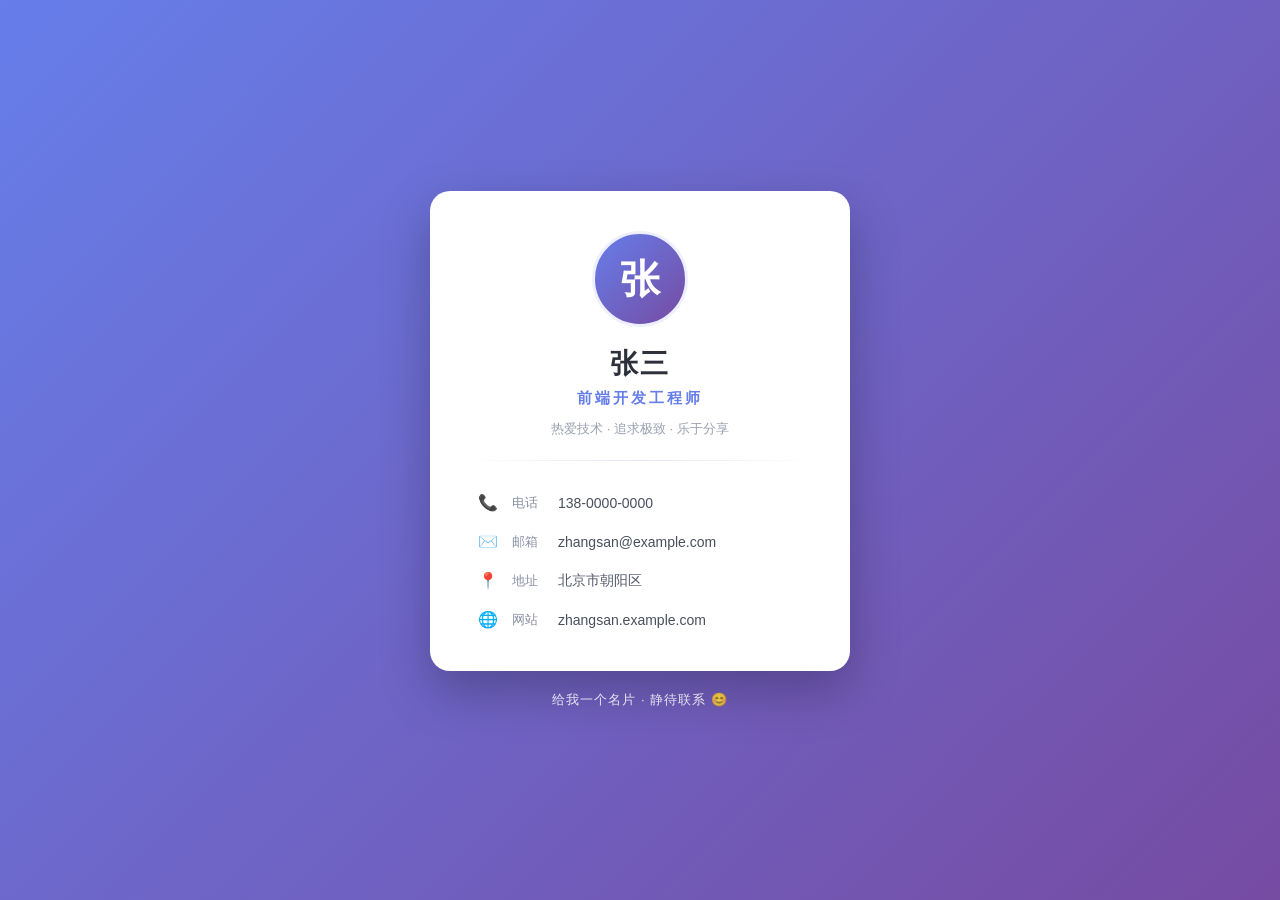
==== docs/index.html @ 0e8f7993 "更改文件位置" ====
<!DOCTYPE html>
<html lang="zh-CN">
<head>
  <meta charset="UTF-8">
  <meta name="viewport" content="width=device-width, initial-scale=1.0">
  <title>个人名片</title>
  <link rel="stylesheet" href="style.css">
</head>
<body>
  <main class="card">
    <!-- 头像区 -->
    <div class="avatar">
      <span class="avatar-initial">张</span>
    </div>

    <!-- 姓名与职位 -->
    <h1 class="name">张三</h1>
    <p class="title">前端开发工程师</p>

    <!-- 一句话简介 -->
    <p class="tagline">热爱技术 · 追求极致 · 乐于分享</p>

    <hr class="divider">

    <!-- 联系方式 -->
    <ul class="contact">
      <li>
        <span class="icon">📞</span>
        <span class="label">电话</span>
        <a href="tel:13800000000">138-0000-0000</a>
      </li>
      <li>
        <span class="icon">✉️</span>
        <span class="label">邮箱</span>
        <a href="mailto:zhangsan@example.com">zhangsan@example.com</a>
      </li>
      <li>
        <span class="icon">📍</span>
        <span class="label">地址</span>
        <span>北京市朝阳区</span>
      </li>
      <li>
        <span class="icon">🌐</span>
        <span class="label">网站</span>
        <a href="https://zhangsan.example.com" target="_blank" rel="noopener">zhangsan.example.com</a>
      </li>
    </ul>
  </main>

  <footer class="footer">给我一个名片 · 静待联系 😊</footer>
</body>
</html>
---- docs/style.css ----
/* ===== 全局设置 ===== */
* {
  margin: 0;
  padding: 0;
  box-sizing: border-box;
}

body {
  min-height: 100vh;
  display: flex;
  flex-direction: column;
  align-items: center;
  justify-content: center;
  font-family: "Microsoft YaHei", "PingFang SC", "Segoe UI", Arial, sans-serif;
  background: linear-gradient(135deg, #667eea 0%, #764ba2 100%);
  padding: 24px;
}

/* ===== 名片卡片 ===== */
.card {
  width: 100%;
  max-width: 420px;
  background: #ffffff;
  border-radius: 20px;
  padding: 40px 36px 32px;
  text-align: center;
  box-shadow: 0 20px 50px rgba(0, 0, 0, 0.25);
  transition: transform 0.3s ease, box-shadow 0.3s ease;
}

.card:hover {
  transform: translateY(-6px);
  box-shadow: 0 28px 60px rgba(0, 0, 0, 0.32);
}

/* ===== 头像 ===== */
.avatar {
  width: 96px;
  height: 96px;
  margin: 0 auto 18px;
  border-radius: 50%;
  background: linear-gradient(135deg, #667eea, #764ba2);
  display: flex;
  align-items: center;
  justify-content: center;
  border: 3px solid #eef0ff;
}

.avatar-initial {
  color: #ffffff;
  font-size: 40px;
  font-weight: 700;
}

/* ===== 姓名与职位 ===== */
.name {
  font-size: 28px;
  font-weight: 700;
  color: #2d2f3a;
  letter-spacing: 2px;
}

.title {
  margin-top: 6px;
  font-size: 15px;
  color: #667eea;
  font-weight: 600;
  letter-spacing: 3px;
}

/* ===== 简介 ===== */
.tagline {
  margin-top: 12px;
  font-size: 13px;
  color: #9aa0b0;
}

/* ===== 分割线 ===== */
.divider {
  border: none;
  height: 1px;
  background: linear-gradient(to right, transparent, #e3e5ee, transparent);
  margin: 22px 0;
}

/* ===== 联系方式 ===== */
.contact {
  list-style: none;
}

.contact li {
  display: flex;
  align-items: center;
  gap: 10px;
  padding: 10px 8px;
  border-radius: 10px;
  font-size: 14px;
  color: #555a6b;
  transition: background-color 0.2s ease;
}

.contact li:hover {
  background-color: #f6f7ff;
}

.contact .icon {
  width: 28px;
  font-size: 16px;
  text-align: center;
}

.contact .label {
  width: 36px;
  color: #8b90a2;
  font-size: 13px;
  text-align: left;
}

.contact a {
  color: #4a4f5e;
  text-decoration: none;
}

.contact a:hover {
  color: #667eea;
  text-decoration: underline;
}

/* ===== 页脚 ===== */
.footer {
  margin-top: 20px;
  font-size: 13px;
  color: rgba(255, 255, 255, 0.85);
  letter-spacing: 1px;
}

/* ===== 小屏适配 ===== */
@media (max-width: 480px) {
  .card {
    padding: 30px 22px 24px;
  }
}
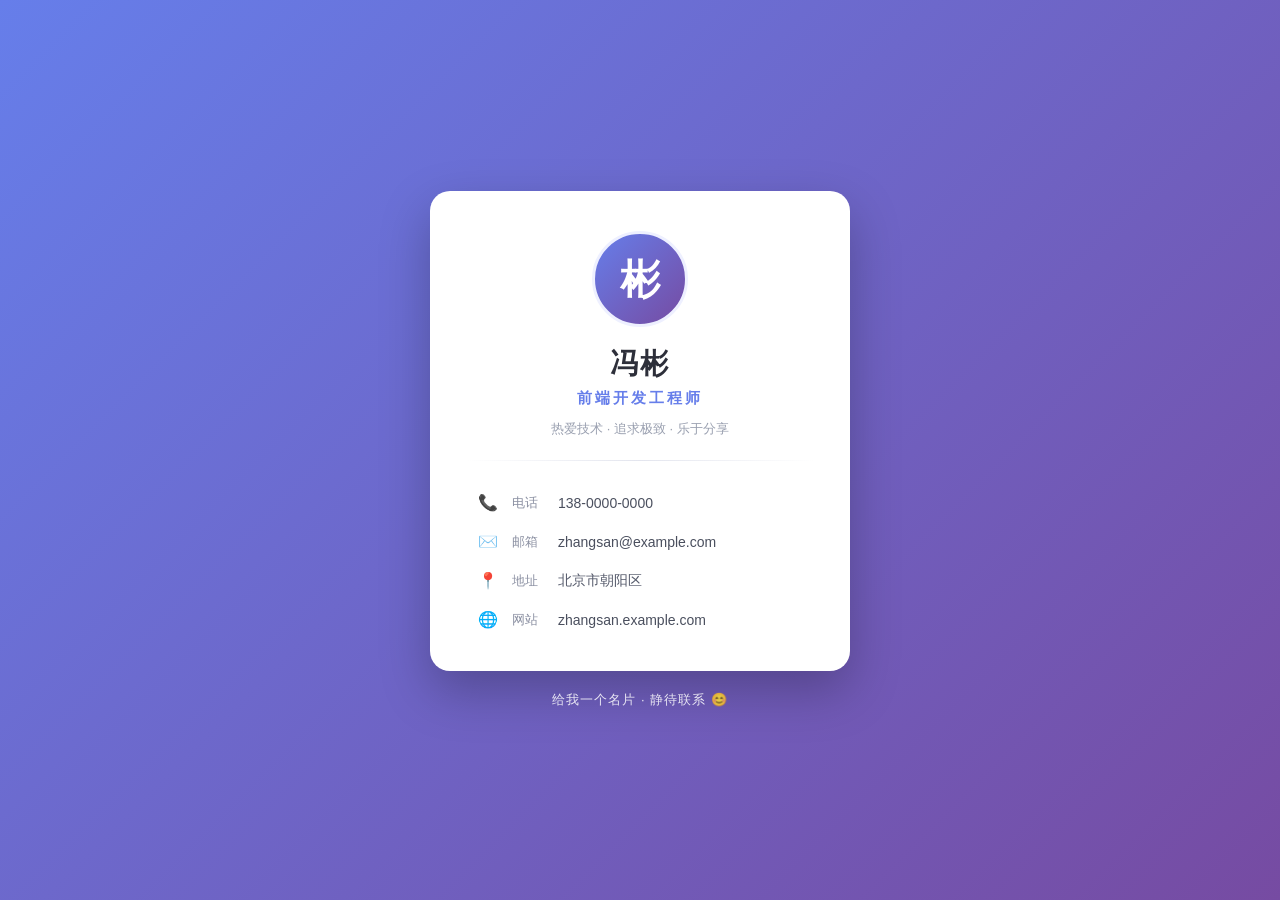
==== commit 7ad792a3: "个人信息" ====
--- a/docs/index.html
+++ b/docs/index.html
@@ -10,11 +10,11 @@
   <main class="card">
     <!-- 头像区 -->
     <div class="avatar">
-      <span class="avatar-initial">张</span>
+      <span class="avatar-initial">彬</span>
     </div>
 
     <!-- 姓名与职位 -->
-    <h1 class="name">张三</h1>
+    <h1 class="name">冯彬</h1>
     <p class="title">前端开发工程师</p>
 
     <!-- 一句话简介 -->
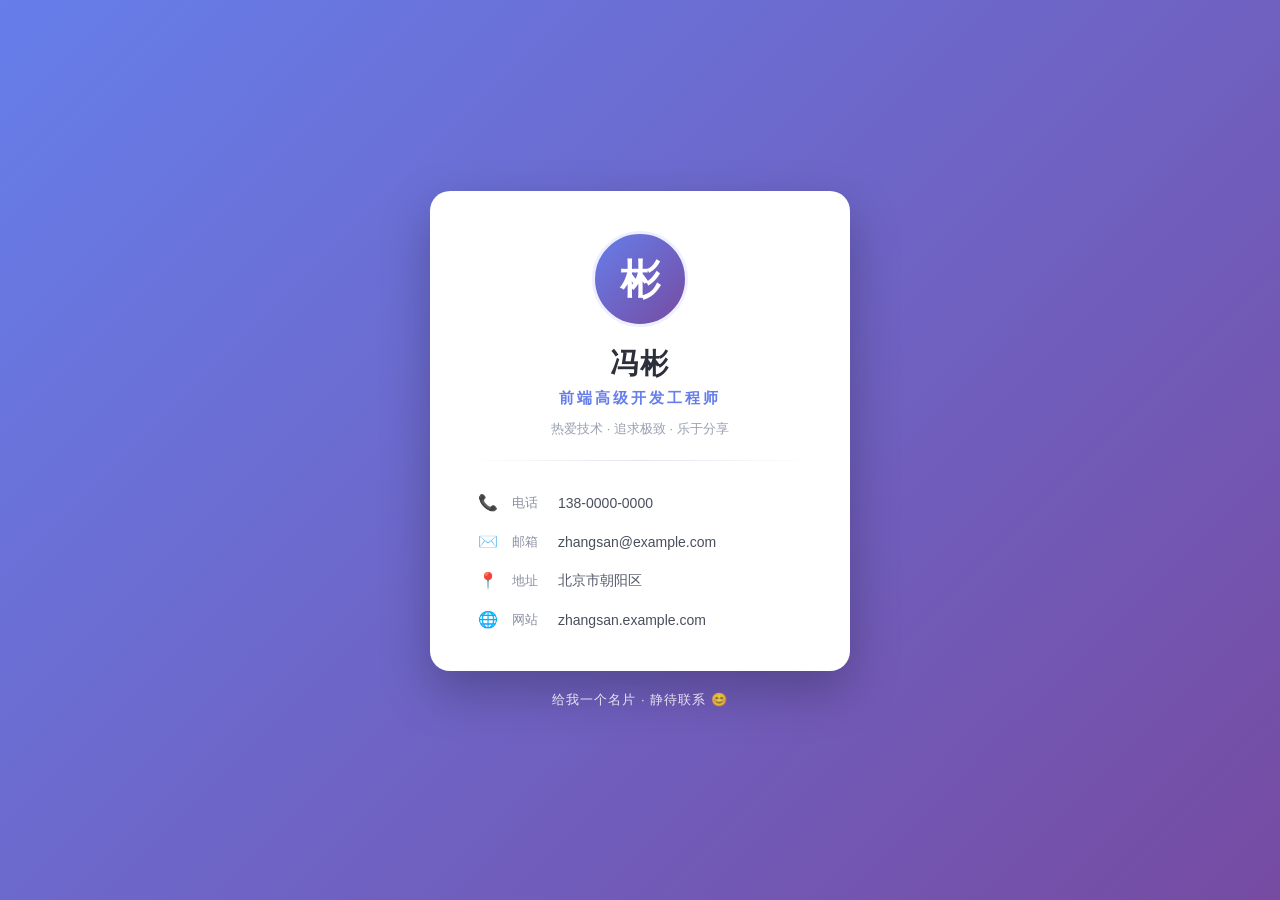
==== commit b701aa74: "修改名片名字" ====
--- a/docs/index.html
+++ b/docs/index.html
@@ -15,7 +15,7 @@
 
     <!-- 姓名与职位 -->
     <h1 class="name">冯彬</h1>
-    <p class="title">前端开发工程师</p>
+    <p class="title">前端高级开发工程师</p>
 
     <!-- 一句话简介 -->
     <p class="tagline">热爱技术 · 追求极致 · 乐于分享</p>
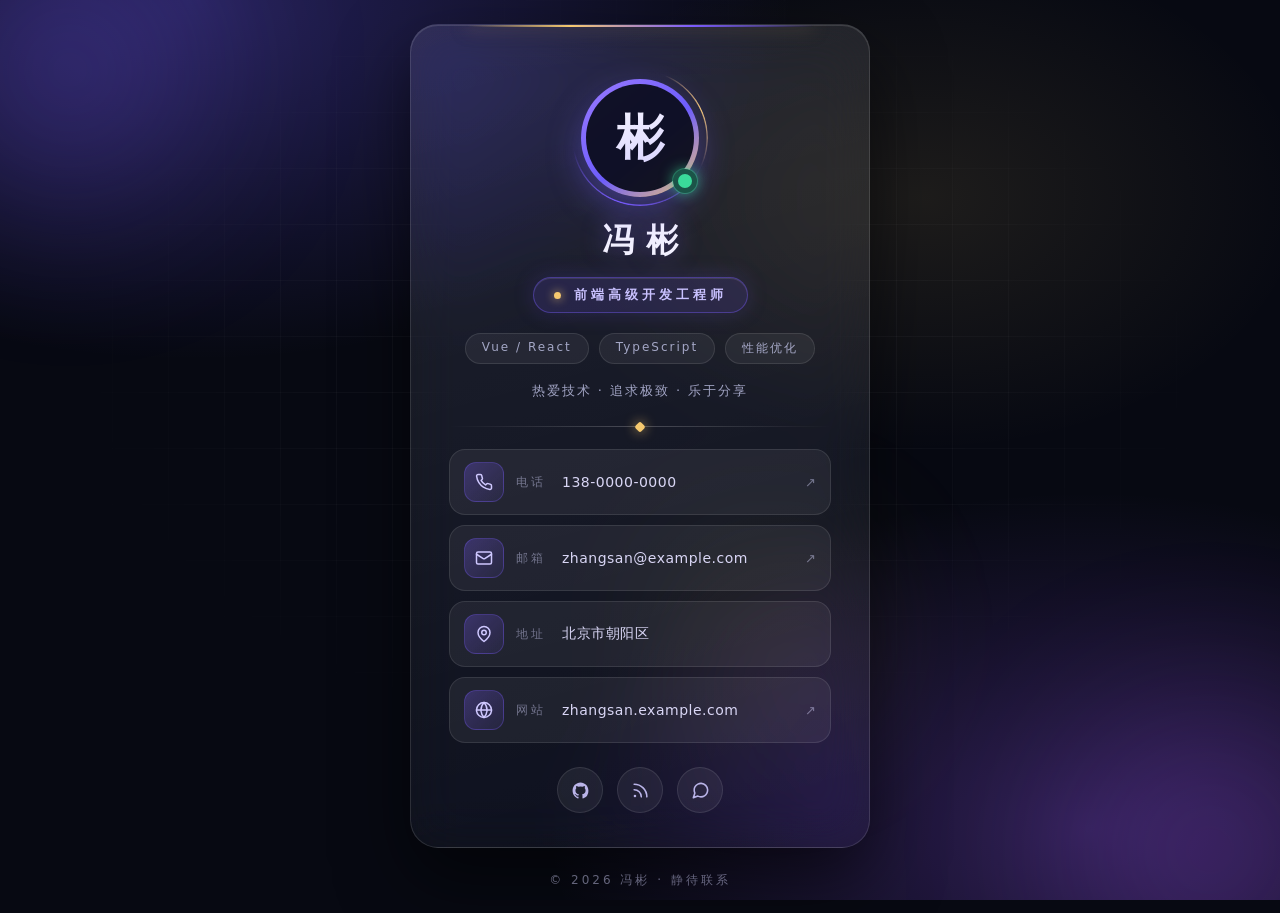
==== commit 089c1e17: "个人名片样式修改" ====
--- a/docs/index.html
+++ b/docs/index.html
@@ -3,50 +3,98 @@
 <head>
   <meta charset="UTF-8">
   <meta name="viewport" content="width=device-width, initial-scale=1.0">
-  <title>个人名片</title>
+  <title>个人名片 · 冯彬</title>
   <link rel="stylesheet" href="style.css">
 </head>
 <body>
+  <!-- 背景装饰层 -->
+  <div class="bg" aria-hidden="true">
+    <div class="orb orb--1"></div>
+    <div class="orb orb--2"></div>
+    <div class="orb orb--3"></div>
+    <div class="grid-overlay"></div>
+  </div>
+
   <main class="card">
+    <span class="card-line" aria-hidden="true"></span>
+
     <!-- 头像区 -->
-    <div class="avatar">
-      <span class="avatar-initial">彬</span>
+    <div class="avatar-wrap">
+      <span class="avatar-ring" aria-hidden="true"></span>
+      <div class="avatar">
+        <span class="avatar-initial">彬</span>
+      </div>
+      <span class="status-dot" aria-hidden="true"></span>
     </div>
 
     <!-- 姓名与职位 -->
     <h1 class="name">冯彬</h1>
-    <p class="title">前端高级开发工程师</p>
+    <p class="title">
+      <span class="title-dot" aria-hidden="true"></span>
+      <span>前端高级开发工程师</span>
+    </p>
+
+    <!-- 技能标签 -->
+    <ul class="tags">
+      <li>Vue / React</li>
+      <li>TypeScript</li>
+      <li>性能优化</li>
+    </ul>
 
     <!-- 一句话简介 -->
     <p class="tagline">热爱技术 · 追求极致 · 乐于分享</p>
 
-    <hr class="divider">
+    <div class="divider" aria-hidden="true"></div>
 
     <!-- 联系方式 -->
     <ul class="contact">
       <li>
-        <span class="icon">📞</span>
+        <span class="icon">
+          <svg viewBox="0 0 24 24" fill="none" stroke="currentColor" stroke-width="2" stroke-linecap="round" stroke-linejoin="round"><path d="M22 16.92v3a2 2 0 0 1-2.18 2 19.79 19.79 0 0 1-8.63-3.07 19.5 19.5 0 0 1-6-6 19.79 19.79 0 0 1-3.07-8.67A2 2 0 0 1 4.11 2h3a2 2 0 0 1 2 1.72c.13.96.36 1.9.7 2.81a2 2 0 0 1-.45 2.11L8.09 9.91a16 16 0 0 0 6 6l1.27-1.27a2 2 0 0 1 2.11-.45c.91.34 1.85.57 2.81.7A2 2 0 0 1 22 16.92z"/></svg>
+        </span>
         <span class="label">电话</span>
         <a href="tel:13800000000">138-0000-0000</a>
+        <span class="arrow">↗</span>
       </li>
       <li>
-        <span class="icon">✉️</span>
+        <span class="icon">
+          <svg viewBox="0 0 24 24" fill="none" stroke="currentColor" stroke-width="2" stroke-linecap="round" stroke-linejoin="round"><rect x="2" y="4" width="20" height="16" rx="2"/><path d="m22 7-8.97 5.7a1.94 1.94 0 0 1-2.06 0L2 7"/></svg>
+        </span>
         <span class="label">邮箱</span>
         <a href="mailto:zhangsan@example.com">zhangsan@example.com</a>
+        <span class="arrow">↗</span>
       </li>
       <li>
-        <span class="icon">📍</span>
+        <span class="icon">
+          <svg viewBox="0 0 24 24" fill="none" stroke="currentColor" stroke-width="2" stroke-linecap="round" stroke-linejoin="round"><path d="M20 10c0 6-8 12-8 12s-8-6-8-12a8 8 0 0 1 16 0Z"/><circle cx="12" cy="10" r="3"/></svg>
+        </span>
         <span class="label">地址</span>
-        <span>北京市朝阳区</span>
+        <span class="value">北京市朝阳区</span>
       </li>
       <li>
-        <span class="icon">🌐</span>
+        <span class="icon">
+          <svg viewBox="0 0 24 24" fill="none" stroke="currentColor" stroke-width="2" stroke-linecap="round" stroke-linejoin="round"><circle cx="12" cy="12" r="10"/><path d="M12 2a14.5 14.5 0 0 0 0 20 14.5 14.5 0 0 0 0-20"/><path d="M2 12h20"/></svg>
+        </span>
         <span class="label">网站</span>
         <a href="https://zhangsan.example.com" target="_blank" rel="noopener">zhangsan.example.com</a>
+        <span class="arrow">↗</span>
       </li>
     </ul>
+
+    <!-- 社交入口 -->
+    <div class="socials">
+      <a class="social" href="https://github.com" target="_blank" rel="noopener" title="GitHub" aria-label="GitHub">
+        <svg viewBox="0 0 24 24" fill="currentColor"><path d="M12 2C6.48 2 2 6.58 2 12.25c0 4.53 2.87 8.37 6.84 9.72.5.1.68-.22.68-.49 0-.24-.01-.87-.01-1.7-2.78.62-3.37-1.37-3.37-1.37-.45-1.18-1.11-1.5-1.11-1.5-.91-.64.07-.62.07-.62 1 .07 1.53 1.06 1.53 1.06.9 1.57 2.35 1.12 2.92.85.09-.66.35-1.12.64-1.37-2.22-.26-4.56-1.14-4.56-5.07 0-1.12.39-2.03 1.03-2.75-.1-.26-.45-1.3.1-2.7 0 0 .84-.28 2.75 1.05a9.36 9.36 0 0 1 5 0c1.91-1.33 2.75-1.05 2.75-1.05.55 1.4.2 2.44.1 2.7.64.72 1.03 1.63 1.03 2.75 0 3.94-2.34 4.8-4.57 5.06.36.32.68.94.68 1.9 0 1.37-.01 2.47-.01 2.81 0 .27.18.6.69.49A10.03 10.03 0 0 0 22 12.25C22 6.58 17.52 2 12 2z"/></svg>
+      </a>
+      <a class="social" href="https://juejin.cn" target="_blank" rel="noopener" title="掘金" aria-label="掘金">
+        <svg viewBox="0 0 24 24" fill="none" stroke="currentColor" stroke-width="2" stroke-linecap="round" stroke-linejoin="round"><path d="M4 11a9 9 0 0 1 9 9"/><path d="M4 4a16 16 0 0 1 16 16"/><circle cx="5" cy="19" r="1.6" fill="currentColor" stroke="none"/></svg>
+      </a>
+      <a class="social" href="#" title="微信" aria-label="微信">
+        <svg viewBox="0 0 24 24" fill="none" stroke="currentColor" stroke-width="2" stroke-linecap="round" stroke-linejoin="round"><path d="M21 11.5a8.38 8.38 0 0 1-.9 3.8 8.5 8.5 0 0 1-7.6 4.7 8.38 8.38 0 0 1-3.8-.9L3 21l1.9-5.7a8.38 8.38 0 0 1-.9-3.8 8.5 8.5 0 0 1 4.7-7.6 8.38 8.38 0 0 1 3.8-.9h.5a8.48 8.48 0 0 1 8 8v.5z"/></svg>
+      </a>
+    </div>
   </main>
 
-  <footer class="footer">给我一个名片 · 静待联系 😊</footer>
+  <footer class="footer">© 2026 冯彬 · 静待联系</footer>
 </body>
 </html>
--- a/docs/style.css
+++ b/docs/style.css
@@ -1,8 +1,22 @@
-/* ===== 全局设置 ===== */
+/* ==========================================
+   个人名片 · 高级玻璃拟态风格
+   ========================================== */
+
+/* ---------- 全局 ---------- */
 * {
   margin: 0;
   padding: 0;
   box-sizing: border-box;
+}
+
+:root {
+  --accent: #7c5cff;
+  --gold: #f6c96f;
+  --text: #f2f0ff;
+  --muted: rgba(214, 216, 255, 0.72);
+  --faint: rgba(214, 216, 255, 0.45);
+  --line: rgba(255, 255, 255, 0.1);
+  --glass: rgba(255, 255, 255, 0.06);
 }
 
 body {
@@ -11,132 +25,492 @@
   flex-direction: column;
   align-items: center;
   justify-content: center;
-  font-family: "Microsoft YaHei", "PingFang SC", "Segoe UI", Arial, sans-serif;
-  background: linear-gradient(135deg, #667eea 0%, #764ba2 100%);
-  padding: 24px;
-}
-
-/* ===== 名片卡片 ===== */
+  padding: 24px 16px;
+  overflow-x: hidden;
+  font-family: "Microsoft YaHei", "PingFang SC", "Segoe UI", system-ui, Arial, sans-serif;
+  color: var(--text);
+  background:
+    radial-gradient(1000px 600px at 15% 0%, rgba(108, 90, 255, 0.3), transparent 60%),
+    radial-gradient(900px 560px at 85% 92%, rgba(150, 90, 255, 0.26), transparent 60%),
+    radial-gradient(700px 460px at 72% 22%, rgba(232, 201, 111, 0.1), transparent 55%),
+    #070912;
+  background-attachment: fixed;
+}
+
+/* ---------- 背景装饰层 ---------- */
+.bg {
+  position: fixed;
+  inset: 0;
+  z-index: -1;
+  overflow: hidden;
+  pointer-events: none;
+}
+
+.orb {
+  position: absolute;
+  border-radius: 50%;
+  filter: blur(80px);
+  opacity: 0.5;
+  animation: orb-a 16s ease-in-out infinite alternate;
+}
+
+.orb--1 {
+  width: 380px;
+  height: 380px;
+  top: -120px;
+  left: -120px;
+  background: radial-gradient(circle, rgba(124, 92, 255, 0.75), transparent 70%);
+}
+
+.orb--2 {
+  width: 420px;
+  height: 420px;
+  right: -140px;
+  bottom: -160px;
+  background: radial-gradient(circle, rgba(168, 84, 255, 0.6), transparent 70%);
+  animation-name: orb-b;
+  animation-delay: -7s;
+}
+
+.orb--3 {
+  width: 260px;
+  height: 260px;
+  top: 56%;
+  left: 50%;
+  background: radial-gradient(circle, rgba(232, 201, 111, 0.38), transparent 70%);
+  animation-duration: 22s;
+  animation-delay: -11s;
+}
+
+.grid-overlay {
+  position: absolute;
+  inset: 0;
+  background-image:
+    linear-gradient(rgba(255, 255, 255, 0.04) 1px, transparent 1px),
+    linear-gradient(90deg, rgba(255, 255, 255, 0.04) 1px, transparent 1px);
+  background-size: 56px 56px;
+  -webkit-mask-image: radial-gradient(ellipse 60% 58% at 50% 40%, #000 28%, transparent 78%);
+  mask-image: radial-gradient(ellipse 60% 58% at 50% 40%, #000 28%, transparent 78%);
+}
+
+/* ---------- 名片卡片 ---------- */
 .card {
+  position: relative;
   width: 100%;
-  max-width: 420px;
-  background: #ffffff;
-  border-radius: 20px;
-  padding: 40px 36px 32px;
+  max-width: 460px;
+  padding: 46px 38px 34px;
   text-align: center;
-  box-shadow: 0 20px 50px rgba(0, 0, 0, 0.25);
-  transition: transform 0.3s ease, box-shadow 0.3s ease;
+  border-radius: 28px;
+  border: 1px solid rgba(255, 255, 255, 0.12);
+  background: linear-gradient(165deg, rgba(255, 255, 255, 0.1), rgba(255, 255, 255, 0.03));
+  -webkit-backdrop-filter: blur(26px) saturate(160%);
+  backdrop-filter: blur(26px) saturate(160%);
+  box-shadow: 0 30px 70px rgba(0, 0, 0, 0.55), inset 0 1px 0 rgba(255, 255, 255, 0.12);
+  overflow: hidden;
+  animation: card-in 0.9s cubic-bezier(0.2, 0.8, 0.2, 1) both;
+  transition: transform 0.4s cubic-bezier(0.2, 0.8, 0.2, 1), box-shadow 0.4s ease;
 }
 
 .card:hover {
-  transform: translateY(-6px);
-  box-shadow: 0 28px 60px rgba(0, 0, 0, 0.32);
-}
-
-/* ===== 头像 ===== */
+  transform: translateY(-8px);
+  box-shadow:
+    0 40px 90px rgba(0, 0, 0, 0.65),
+    0 0 46px rgba(124, 92, 255, 0.25),
+    inset 0 1px 0 rgba(255, 255, 255, 0.15);
+}
+
+/* 顶部金紫高级光带 */
+.card-line {
+  position: absolute;
+  top: 0;
+  left: 12%;
+  right: 12%;
+  height: 2px;
+  border-radius: 0 0 6px 6px;
+  background: linear-gradient(90deg, transparent, var(--gold) 30%, var(--accent) 65%, transparent);
+  box-shadow: 0 0 18px rgba(246, 201, 111, 0.5);
+}
+/* ---------- 头像 ---------- */
+.avatar-wrap {
+  position: relative;
+  margin: 8px auto 22px;
+  width: 118px;
+  height: 118px;
+}
+
+/* 旋转渐变光环 */
+.avatar-ring {
+  position: absolute;
+  inset: -9px;
+  border-radius: 50%;
+  background: conic-gradient(from 0deg, transparent 6%, var(--gold) 18%, transparent 32%, var(--accent) 55%, transparent 72%);
+  -webkit-mask: radial-gradient(farthest-side, transparent calc(100% - 2px), #000 calc(100% - 1px));
+  mask: radial-gradient(farthest-side, transparent calc(100% - 2px), #000 calc(100% - 1px));
+  animation: ring-spin 7s linear infinite;
+  filter: drop-shadow(0 0 10px rgba(124, 92, 255, 0.55));
+}
+
 .avatar {
-  width: 96px;
-  height: 96px;
-  margin: 0 auto 18px;
-  border-radius: 50%;
-  background: linear-gradient(135deg, #667eea, #764ba2);
+  position: absolute;
+  inset: 0;
+  border-radius: 50%;
+  padding: 5px;
+  background: linear-gradient(140deg, #9b7bff, #6d5dfc 55%, var(--gold));
+  box-shadow: 0 14px 34px rgba(109, 93, 252, 0.4);
+}
+
+.avatar::before {
+  content: "";
+  position: absolute;
+  inset: 5px;
+  border-radius: 50%;
+  background: rgba(10, 12, 28, 0.95);
+}
+
+.avatar-initial {
+  position: relative;
+  z-index: 1;
   display: flex;
   align-items: center;
   justify-content: center;
-  border: 3px solid #eef0ff;
-}
-
-.avatar-initial {
+  height: 100%;
+  font-size: 48px;
+  font-weight: 700;
+  background: linear-gradient(160deg, #ffffff, #cdc6ff);
+  -webkit-background-clip: text;
+  background-clip: text;
+  color: transparent;
+}
+
+/* 在线状态小圆点 */
+.status-dot {
+  position: absolute;
+  right: 2px;
+  bottom: 4px;
+  width: 24px;
+  height: 24px;
+  border-radius: 50%;
+  background: #3ad99a;
+  border: 5px solid #0a0c1c;
+  box-shadow: 0 0 14px rgba(58, 217, 154, 0.7);
+}
+
+.status-dot::after {
+  content: "";
+  position: absolute;
+  inset: -6px;
+  border-radius: 50%;
+  background: rgba(58, 217, 154, 0.35);
+  animation: dot-pulse 2.2s ease-out infinite;
+}
+
+/* ---------- 姓名与职位 ---------- */
+.name {
+  font-size: 32px;
+  font-weight: 700;
+  letter-spacing: 12px;
+  text-indent: 12px;
+  color: var(--text);
+  text-shadow: 0 0 26px rgba(124, 92, 255, 0.45);
+}
+
+.title {
+  display: inline-flex;
+  align-items: center;
+  gap: 9px;
+  margin-top: 14px;
+  padding: 8px 20px;
+  font-size: 13px;
+  font-weight: 600;
+  letter-spacing: 4px;
+  text-indent: 4px;
+  color: #c9c1ff;
+  border-radius: 999px;
+  background: rgba(124, 92, 255, 0.14);
+  border: 1px solid rgba(124, 92, 255, 0.4);
+  box-shadow: inset 0 1px 0 rgba(255, 255, 255, 0.1), 0 0 22px rgba(124, 92, 255, 0.18);
+}
+
+.title-dot {
+  width: 7px;
+  height: 7px;
+  border-radius: 50%;
+  background: var(--gold);
+  box-shadow: 0 0 10px rgba(246, 201, 111, 0.9);
+  animation: blink 2s ease-in-out infinite;
+}
+
+/* ---------- 技能标签 ---------- */
+.tags {
+  list-style: none;
+  display: flex;
+  justify-content: center;
+  flex-wrap: wrap;
+  gap: 10px;
+  margin-top: 20px;
+}
+
+.tags li {
+  padding: 6px 16px;
+  font-size: 12px;
+  letter-spacing: 2px;
+  color: var(--muted);
+  border-radius: 999px;
+  background: var(--glass);
+  border: 1px solid var(--line);
+  transition: color 0.25s ease, border-color 0.25s ease, transform 0.25s ease, background 0.25s ease;
+}
+
+.tags li:hover {
   color: #ffffff;
-  font-size: 40px;
-  font-weight: 700;
-}
-
-/* ===== 姓名与职位 ===== */
-.name {
-  font-size: 28px;
-  font-weight: 700;
-  color: #2d2f3a;
+  border-color: rgba(124, 92, 255, 0.55);
+  background: rgba(124, 92, 255, 0.12);
+  transform: translateY(-2px);
+}
+
+/* ---------- 一句话简介 ---------- */
+.tagline {
+  margin-top: 18px;
+  font-size: 13px;
   letter-spacing: 2px;
-}
-
-.title {
-  margin-top: 6px;
-  font-size: 15px;
-  color: #667eea;
-  font-weight: 600;
-  letter-spacing: 3px;
-}
-
-/* ===== 简介 ===== */
-.tagline {
-  margin-top: 12px;
-  font-size: 13px;
-  color: #9aa0b0;
-}
-
-/* ===== 分割线 ===== */
+  color: var(--muted);
+}
+/* ---------- 分割线 ---------- */
 .divider {
-  border: none;
+  position: relative;
   height: 1px;
-  background: linear-gradient(to right, transparent, #e3e5ee, transparent);
-  margin: 22px 0;
-}
-
-/* ===== 联系方式 ===== */
+  margin: 26px 0 22px;
+  background: linear-gradient(to right, transparent, rgba(255, 255, 255, 0.22), transparent);
+}
+
+.divider::after {
+  content: "";
+  position: absolute;
+  left: 50%;
+  top: 50%;
+  width: 8px;
+  height: 8px;
+  transform: translate(-50%, -50%) rotate(45deg);
+  border-radius: 2px;
+  background: var(--gold);
+  box-shadow: 0 0 12px rgba(246, 201, 111, 0.8);
+}
+
+/* ---------- 联系方式 ---------- */
 .contact {
   list-style: none;
+  display: flex;
+  flex-direction: column;
+  gap: 10px;
 }
 
 .contact li {
   display: flex;
   align-items: center;
-  gap: 10px;
-  padding: 10px 8px;
-  border-radius: 10px;
+  gap: 12px;
+  padding: 12px 14px;
+  border-radius: 16px;
+  background: var(--glass);
+  border: 1px solid var(--line);
+  transition: background 0.25s ease, border-color 0.25s ease, transform 0.25s ease, box-shadow 0.25s ease;
+}
+
+.contact li:hover {
+  transform: translateY(-2px);
+  background: rgba(124, 92, 255, 0.1);
+  border-color: rgba(124, 92, 255, 0.45);
+  box-shadow: 0 12px 28px rgba(6, 8, 22, 0.4);
+}
+
+.contact .icon {
+  flex-shrink: 0;
+  display: grid;
+  place-items: center;
+  width: 40px;
+  height: 40px;
+  border-radius: 12px;
+  color: #cfc8ff;
+  background: linear-gradient(135deg, rgba(124, 92, 255, 0.28), rgba(124, 92, 255, 0.08));
+  border: 1px solid rgba(124, 92, 255, 0.3);
+}
+
+.contact .icon svg {
+  width: 18px;
+  height: 18px;
+}
+
+.contact .label {
+  flex-shrink: 0;
+  width: 34px;
+  font-size: 12px;
+  letter-spacing: 3px;
+  color: var(--faint);
+  text-align: left;
+}
+
+.contact a,
+.contact .value {
+  flex: 1;
+  text-align: left;
   font-size: 14px;
-  color: #555a6b;
-  transition: background-color 0.2s ease;
-}
-
-.contact li:hover {
-  background-color: #f6f7ff;
-}
-
-.contact .icon {
-  width: 28px;
-  font-size: 16px;
-  text-align: center;
-}
-
-.contact .label {
-  width: 36px;
-  color: #8b90a2;
+  letter-spacing: 0.5px;
+  color: #d9d6f5;
+  text-decoration: none;
+  overflow: hidden;
+  text-overflow: ellipsis;
+  white-space: nowrap;
+  transition: color 0.2s ease;
+}
+
+.contact a:hover {
+  color: var(--gold);
+}
+
+.contact .arrow {
+  flex-shrink: 0;
   font-size: 13px;
-  text-align: left;
-}
-
-.contact a {
-  color: #4a4f5e;
-  text-decoration: none;
-}
-
-.contact a:hover {
-  color: #667eea;
-  text-decoration: underline;
-}
-
-/* ===== 页脚 ===== */
+  color: var(--faint);
+  transition: transform 0.25s ease, color 0.25s ease;
+}
+
+.contact li:hover .arrow {
+  transform: translate(2px, -2px);
+  color: var(--gold);
+}
+
+/* ---------- 社交入口 ---------- */
+.socials {
+  display: flex;
+  justify-content: center;
+  gap: 14px;
+  margin-top: 24px;
+}
+
+.social {
+  display: grid;
+  place-items: center;
+  width: 46px;
+  height: 46px;
+  border-radius: 50%;
+  color: #bab4e8;
+  background: var(--glass);
+  border: 1px solid var(--line);
+  transition: transform 0.25s ease, color 0.25s ease, background 0.25s ease, border-color 0.25s ease, box-shadow 0.25s ease;
+}
+
+.social svg {
+  width: 19px;
+  height: 19px;
+}
+
+.social:hover {
+  transform: translateY(-4px);
+  color: #ffffff;
+  background: linear-gradient(135deg, #7c5cff, #a566ff);
+  border-color: transparent;
+  box-shadow: 0 12px 26px rgba(124, 92, 255, 0.45);
+}
+
+/* ---------- 页脚 ---------- */
 .footer {
-  margin-top: 20px;
-  font-size: 13px;
-  color: rgba(255, 255, 255, 0.85);
-  letter-spacing: 1px;
-}
-
-/* ===== 小屏适配 ===== */
+  margin-top: 24px;
+  font-size: 12px;
+  letter-spacing: 3px;
+  color: var(--faint);
+  animation: fade-in 1.2s 0.4s ease both;
+}
+/* ---------- 动画 ---------- */
+@keyframes card-in {
+  from {
+    opacity: 0;
+    transform: translateY(24px) scale(0.96);
+  }
+  to {
+    opacity: 1;
+    transform: translateY(0) scale(1);
+  }
+}
+
+@keyframes fade-in {
+  from {
+    opacity: 0;
+    transform: translateY(8px);
+  }
+  to {
+    opacity: 1;
+    transform: translateY(0);
+  }
+}
+
+@keyframes orb-a {
+  from {
+    transform: translate(0, 0) scale(1);
+  }
+  to {
+    transform: translate(50px, 30px) scale(1.1);
+  }
+}
+
+@keyframes orb-b {
+  from {
+    transform: translate(0, 0) scale(1);
+  }
+  to {
+    transform: translate(-40px, -30px) scale(1.08);
+  }
+}
+
+@keyframes ring-spin {
+  to {
+    transform: rotate(360deg);
+  }
+}
+
+@keyframes dot-pulse {
+  0% {
+    transform: scale(0.6);
+    opacity: 0.9;
+  }
+  70% {
+    transform: scale(1.6);
+    opacity: 0;
+  }
+  100% {
+    transform: scale(1.6);
+    opacity: 0;
+  }
+}
+
+@keyframes blink {
+  0%,
+  100% {
+    opacity: 1;
+  }
+  50% {
+    opacity: 0.3;
+  }
+}
+
+/* ---------- 小屏适配 ---------- */
 @media (max-width: 480px) {
   .card {
-    padding: 30px 22px 24px;
+    padding: 34px 22px 28px;
+  }
+
+  .name {
+    font-size: 27px;
+    letter-spacing: 9px;
+    text-indent: 9px;
+  }
+}
+
+/* ---------- 尊重系统"减少动态效果"设置 ---------- */
+@media (prefers-reduced-motion: reduce) {
+  *,
+  *::before,
+  *::after {
+    animation-duration: 0.01ms !important;
+    animation-iteration-count: 1 !important;
+    transition-duration: 0.01ms !important;
   }
 }
